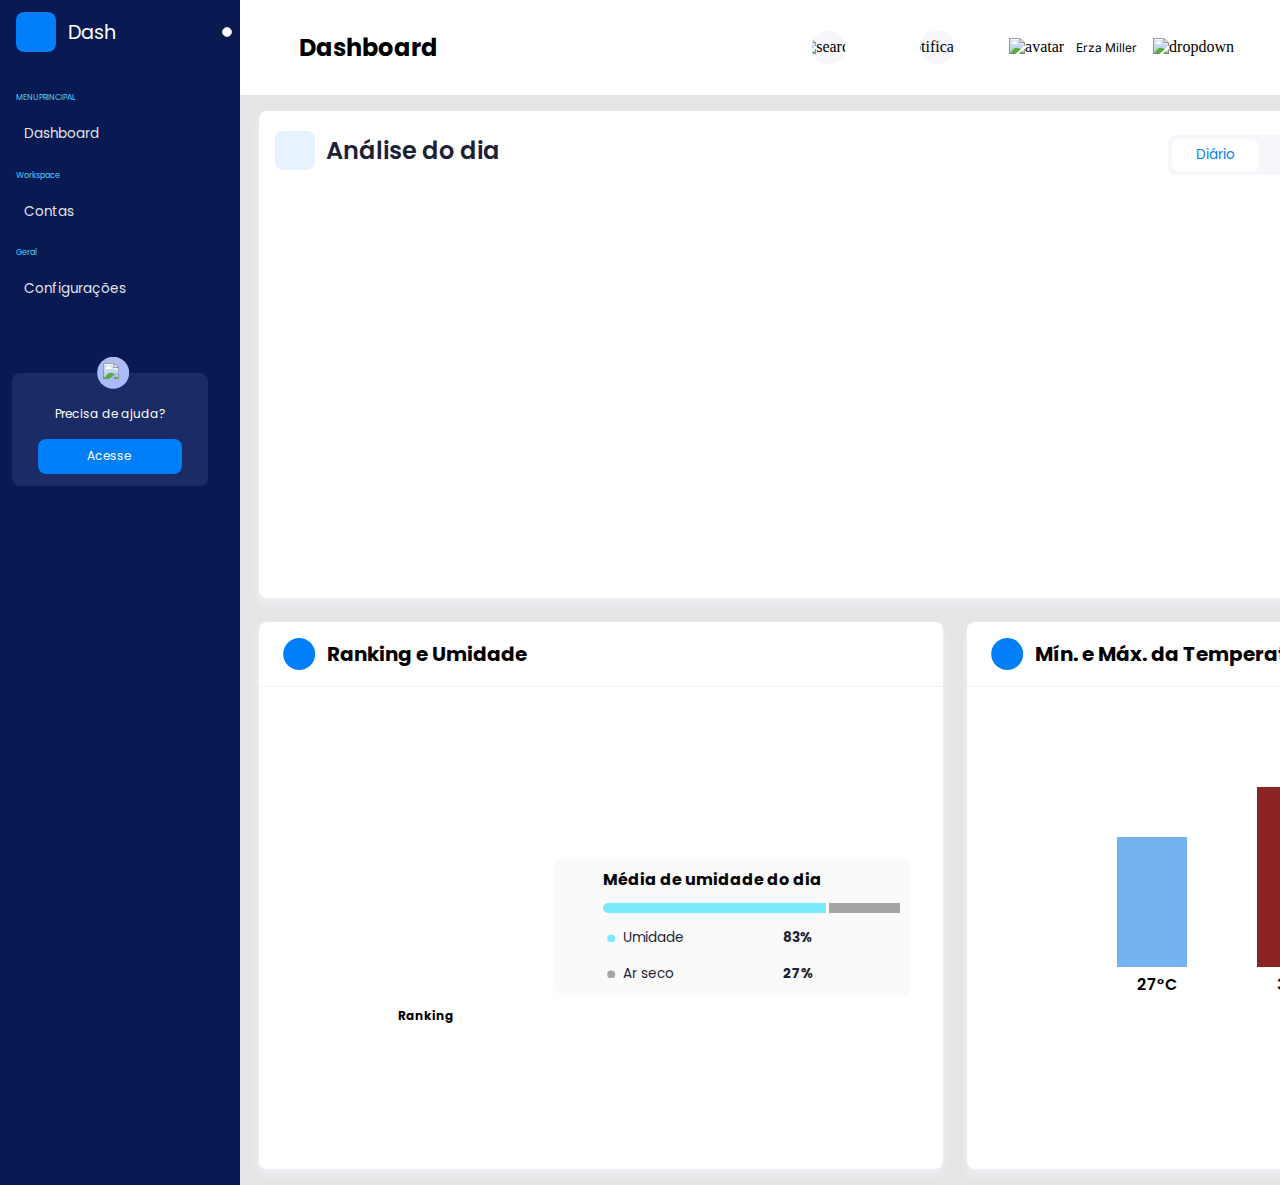
==== home.html @ ee7ac96d "Dashboard Diario" ====
<!DOCTYPE html>
<html lang="pt-BR">
  <head>
    <meta charset="UTF-8" />
    <meta http-equiv="X-UA-Compatible" content="IE=edge" />
    <meta name="viewport" content="width=device-width, initial-scale=1.0" />

    <!-- Google Fonts -->
    <link rel="preconnect" href="https://fonts.googleapis.com" />
    <link rel="preconnect" href="https://fonts.gstatic.com" crossorigin />
    <link
      href="https://fonts.googleapis.com/css2?family=Inter:wght@700&family=Poppins:wght@400;600;700;900&display=swap"
      rel="stylesheet"
    />

    <!-- CSS -->
    <link rel="stylesheet" href="styles.css" />

    <title>Dashboard</title>
  </head>
  <body>
    <div class="container">
      <header id="main-menu">
        <h2>Dashboard</h2>
        <div class="top-menu">
          <div>
            <img class="icon" src="/assets/icons/search.svg" alt="search" />
          </div>
          <div>
            <img
              class="icon"
              src="/assets/icons/bell.svg"
              alt="notifications"
            />
          </div>
          <div>
            <img src="/assets/icons/avatar.svg" alt="avatar" />
            <p>Erza Miller</p>
          </div>
          <div>
            <img src="/assets/icons/chevron-down.svg" alt="dropdown" />
          </div>
        </div>
      </header>

      <nav id="side-menu">
        <div class="nav">
          <div class="container-menu">
            <div class="logo">
              <div>
                <img src="/assets/icons/bolt-circle.svg" alt="" />
              </div>
              <p>Dash</p>
              <img
                class="icon chevron-icon"
                src="/assets/icons/chevron-left.svg"
                alt=""
              />
            </div>

            <div class="components">
              <div class="main-menu">
                <div class="text-box">MENU PRINCIPAL</div>
                <div class="component">
                  <img src="/assets/icons/dashboard.svg" alt="" />
                  <p class="text-menu">Dashboard</p>
                </div>
              </div>

              <div class="workspace">
                <div class="text-box">Workspace</div>
                <div class="component">
                  <img src="/assets/icons/accounts.svg" alt="" />
                  <p class="text-menu">Contas</p>
                </div>
              </div>

              <div class="general">
                <div class="text-box">Geral</div>
                <div class="component">
                  <img src="/assets/icons/settings.svg" alt="" />
                  <p class="text-menu">Configurações</p>
                </div>
              </div>
            </div>
          </div>

          <div class="help">
            <div class="wrapper-box">
              <div class="help-box">
                <img src="/assets/icons/help-circle.svg" alt="" />
                <p>Precisa de ajuda?</p>
                <div class="button">
                  <p>Acesse</p>
                </div>
              </div>
            </div>
          </div>
        </div>
      </nav>

      <main>
        <section id="main-chart">
          <header>
            <div class="wrapper-reach">
              <div class="card-reach">
                <div class="box-image total-reach">
                  <img src="/assets/icons/rectangle.svg" alt="" />
                  <img src="/assets/icons/polygon.svg" alt="" />
                </div>
                <div class="text-reach">
                  <h3>Análise do dia</h3>
                </div>
              </div>
            </div>

            <div class="wrapper-filter">
              <div class="filters">
                <div class="filter selected">
                  <p>Diário</p>
                </div>
                <div class="filter">
                  <p>Semanal</p>
                </div>
                <div class="filter">
                  <p>Mensal</p>
                </div>
              </div>
            </div>
          </header>
          <div class="chart">
            <canvas id="chartMain" width="700" height="200"> </canvas>
          </div>
        </section>

        <section id="demographic">
          <header>
            <div class="title">
              <div>
                <img src="/assets/icons/pipe.svg" alt="" />
              </div>
              <h3>Ranking e Umidade</h3>
            </div>
          </header>
          <div class="wrapper-demographic">
            <div class="chart-demographic">
              <canvas id="myChart" width="200" height="400"></canvas>
              <h5>Ranking</h5>
            </div>
            <div class="audience-age">
              <h4 class="title-audience">Média de umidade do dia</h4>
              <div class="progress-bar-group">
                <div class="first"></div>
                <div class="second"></div>
              </div>
              <div class="age-group">
                <div class="first-circle"></div>
                <div> Umidade</div>
                <h4> 83%</h4>
              </div>
              <div class="age-group">
                <div class="second-circle"></div>
                <div> Ar seco</div>
                <h4> 27%</h4>
              </div>
            </div>
          </div>
        </section>

        <section id="top-channels">
          <header>
            <div class="title">
              <div>
                <img src="/assets/icons/pipe.svg" alt="" />
              </div>
              <h3>Mín. e Máx. da Temperatura</h3>
            </div>
          </header>
          <div class="wrapper-channels">
            <div class="box">
              <div class="bar-1">
                <span>27°C</span>
              </div>
              <div class="bar-2">
                <span>35°C</span>
              </div>
            </div>
          </div>
        </section>
      </main>
    </div>

    <script src="https://cdnjs.cloudflare.com/ajax/libs/Chart.js/3.6.0/chart.min.js"></script>
    <script src="/main.js"></script>
  </body>
</html>
---- styles.css ----
/* === RESET === */
* {
  margin: 0;
  padding: 0;
  box-sizing: border-box;
}

/* === GLOBAL === */
:root {
  --margin-left: 1rem;
  --font: 'Poppins', sans-serif;
}

body {
  display: flex;
  background: #e5e5e5;
}

.container {
  display: grid;
  grid-template-columns: 1fr 3fr 2fr;
  grid-template-rows: 8% 47% 45%;
  grid-template-areas:
    'nav header header'
    'nav main main'
    'nav main main';
}

.container.changed {
  grid-template-columns: 1.5% 72% 27.5%;
}

/* === SIDE MENU === */
nav {
  grid-area: nav;
}

#side-menu .nav {
  background-color: #081a51;
  width: 15rem;
  height: 100%;
}

#side-menu .container-menu {
  margin-left: var(--margin-left);
}

#side-menu .logo {
  display: flex;
  align-items: center;

  padding-top: 0.75rem;
  padding-bottom: 2.5rem;
}

#side-menu .logo div {
  display: flex;
  height: 2.5rem;
  width: 2.5rem;
  padding: 0.5rem;
  border-radius: 0.5rem;
  background: #017efa;
}

#side-menu .logo p {
  font-family: var(--font);
  font-weight: bold 800;
  font-size: 1.2rem;

  color: #ffffff;
  padding-left: 0.75rem;
}

#side-menu .logo .icon {
  background: #ffffff;
  border-radius: 50%;
  border: 1px solid #dadada;
  cursor: pointer;

  padding: 0.25rem;

  position: relative;
  left: 6.625rem;
}

#side-menu .main-menu,
#side-menu .workspace,
#side-menu .general {
  padding-bottom: 0.75rem;
}

#side-menu .component {
  display: flex;
}

#side-menu .component:hover,
#side-menu .component.selected {
  background: #1b2b65;
  border-radius: 0.5rem;
  padding-left: 0.875rem;
  cursor: pointer;
}

#side-menu .component img {
  padding: 0.5rem 0.5rem 0.5rem 0;
}

#side-menu .component p {
  padding-top: 0.85rem;
  padding-bottom: 0.85rem;
}

#side-menu .text-box {
  font-family: var(--font);
  font-weight: 400;
  font-size: 0.5rem;
  color: #51cbff;

  padding-bottom: 0.4rem;
}

#side-menu .text-menu {
  font-family: var(--font);
  font-weight: 400;
  font-size: 0.85rem;

  color: rgba(255, 255, 255, 0.9);
}

#side-menu .help {
  margin-left: -0.25rem;
  padding: 3rem 1rem 3rem 0;
}

#side-menu .help .wrapper-box {
  padding-right: 1rem;
  padding-left: 1rem;
}

#side-menu .help .help-box {
  background: #1b2b65;
  border-radius: 0.5rem;
  padding-bottom: 0.75rem;

  display: grid;
  place-content: center;
}

#side-menu .help .help-box img {
  background: #aabbfa;
  clip-path: circle();
  width: 2rem;
  height: 2rem;
  padding: 0.25rem;
  position: relative;
  top: -1rem;
  left: 3.7rem;
}

#side-menu .help .help-box > p {
  padding-bottom: 1rem;
  font-family: var(--font);
  font-weight: 400;
  font-size: 0.75rem;
  color: #ffffff;
  text-align: center;
}

#side-menu .help .help-box span {
  font-weight: bold;
}

#side-menu .help .button {
  background: #017efa;
  border-radius: 0.5rem;
  cursor: pointer;
  width: 9rem;
  height: 2.2rem;

  display: grid;
  place-content: center;
  text-align: center;
}

#side-menu .help .help-box .button p {
  font-family: var(--font);
  font-weight: 400;
  font-size: 0.75rem;
  color: #ffffff;
  text-align: center;
  white-space: nowrap;
}

#side-menu .help .button p {
  padding: 0.75rem 1.75rem 0.75rem 1.5625rem;
}

/* --- hidden menu --- */
#side-menu .nav.hidden {
  position: relative;
  left: -13.5rem;
}

#side-menu .nav.hidden .logo .icon {
  transform: scaleX(-1);
}

/* === MAIN MENU === */
header {
  grid-area: header;
}

#main-menu {
  background: #ffffff;
  height: auto;
  width: 100%;

  display: flex;
  align-items: center;
  justify-content: space-between;
}

#main-menu h2 {
  font-family: var(--font);
  font-weight: bold 800;
  font-size: 1.5rem;
  padding-left: 3.6875rem;
}

#main-menu .top-menu {
  display: flex;
  align-items: center;
  padding-right: 1.875rem;
}

#main-menu .top-menu .icon {
  background: #f5f7fb;
  clip-path: circle();
  padding: 0.5rem;
}

#main-menu .top-menu div {
  display: flex;
  align-items: center;
  padding-right: 1rem;
}

#main-menu .top-menu div img {
  cursor: pointer;
}

#main-menu .top-menu div p {
  font-family: 'Inter', sans-serif;
  font-weight: bold 700;
  font-size: 0.75rem;
  padding-left: 0.75rem;
  cursor: pointer;
}

/* === MAIN === */
main {
  grid-area: main;
  background: #e5e5e5;
  padding: 1rem 0 1rem 1.2rem;

  display: grid;
  grid-template-columns: 2fr 1fr;
  grid-template-rows: 1fr 1fr;
  grid-gap: 1.5rem;
  grid-template-areas:
    'main-chart main-chart'
    'demographic top-channels';
}

#demographic header,
#top-channels header {
  display: flex;
  align-items: center;
  justify-content: space-between;
  border-bottom: 0.1rem solid rgba(229, 229, 229, 0.5);
}

.title {
  display: flex;
  align-items: center;
  padding: 1rem 1.5rem;
}

.title div {
  clip-path: circle();
  width: 2rem;
  height: 2rem;
  background-color: #017efa;
}

.title div img {
  padding: 0.25rem;
}

.title h3 {
  font-family: var(--font);
  font-weight: bold 700;
  font-size: 1.25rem;
  padding-left: 0.75rem;
  white-space: nowrap;
}

.detail {
  display: flex;
  align-items: center;
  padding: 1rem 1.5rem;
}

.detail p {
  font-family: var(--font);
  font-weight: 600;
  font-size: 1rem;
  color: #017efa;
  padding-right: 0.5rem;
  white-space: nowrap;
}

.sub-title {
  font-family: var(--font);
  font-weight: 400;
  font-size: 0.7rem;
  color: #a9abb0;
  white-space: nowrap;
}

/* === MAIN CHART ===  */
#main-chart {
  grid-area: main-chart;
  background: #ffffff;
  border-radius: 0.5rem;
  box-shadow: 0 5px 10px rgba(241, 242, 250, 1);
}

#main-chart header {
  display: flex;
  align-items: center;
  justify-content: space-between;
}

#main-chart .wrapper-reach {
  display: flex;
}

#main-chart .card-reach {
  display: flex;
  align-items: center;
  padding: 0.75rem 2.5rem 0.75rem 0;
}

#main-chart .card-reach:nth-child(1) {
  padding-left: 1rem;
  padding-right: 3.5rem;
}

#main-chart .box-image {
  display: flex;
  padding: 0.85rem 0.5rem;
  border-radius: 0.5rem;
}

#main-chart .box-image img {
  width: 0.75rem;
  height: 0.75rem;
}

#main-chart .box-image.total-reach {
  background: #e6f2fe;
}

#main-chart .box-image.total-paid {
  background: rgba(48, 218, 136, 0.1);
}

#main-chart .box-image.total-organic {
  background: rgba(253, 31, 155, 0.1);
}

#main-chart .text-reach {
  padding-left: 0.7rem;
}

#main-chart .text-reach h3 {
  font-family: var(--font);
  font-weight: 600;
  font-size: 1.5rem;
  color: #1c1f37;
}

#main-chart .wrapper-filter {
  padding: 1.5rem 1.5rem 1rem 8rem;
}

#main-chart .filters {
  display: flex;
  align-items: center;
  background: #f5f7fb;
  border-radius: 0.5rem;
  padding: 0.25rem;
}

#main-chart .filters .filter {
  padding: 0.375rem 1.5rem;
  border-radius: 0.5rem;
}

#main-chart .filters .filter:nth-child(2) {
  margin: 0 0.25rem;
}

#main-chart .filters .filter p {
  font-family: var(--font);
  font-weight: 400;
  font-size: 0.85rem;
  color: #a9abb0;
  cursor: pointer;
}

#main-chart .filters .filter:hover,
#main-chart .filters .filter.selected {
  background-color: white;
}

#main-chart .filters .filter:hover p,
#main-chart .filters .filter.selected p {
  font-weight: bold 700;
  color: #017efa;
}

/* === DEMOGRAPHIC */
#demographic {
  grid-area: demographic;
  background: #ffffff;
  border-radius: 0.5rem;
  box-shadow: 0 5px 10px rgba(241, 242, 250, 1);
}

#demographic .wrapper-demographic {
  display: flex;
  align-items: center;
  justify-content: space-around;
  padding: 0.5rem 2rem;
}

#demographic .chart-demographic {
  padding: 1.75rem 2rem 1rem 2rem;
}

#demographic .chart-demographic h5 {
  font-family: var(--font);
  font-weight: bold 700;
  font-size: 0.75rem;
  position: relative;
  top: -120px;
  right: -75px;
}

#demographic .audience-age {
  background-color: #fafafa;
  border-radius: 0.5rem;
  padding: 0.5rem 0.5rem 0.5rem 3rem;
}

#demographic .audience-age .title-audience {
  font-family: var(--font);
  font-weight: bold 700;
  font-size: 1rem;
  padding-bottom: 1rem;
}

#demographic .progress-bar-group {
  display: flex;
  align-items: center;
  width: 18.75rem;
  height: 0.25rem;
  border-radius: 0.5rem;
  padding-bottom: 0.5rem;
}

#demographic .progress-bar-group div {
  border-right-color: #fafafa;
  border-width: 0 3px 0 0;
  border-style: solid;
  height: 0.625rem;
}

#demographic .progress-bar-group .first {
  border-radius: 0.5rem 0 0 0.5rem;
}

#demographic .progress-bar-group .fourth {
  border-radius: 0 0.5rem 0.5rem 0;
}

#demographic .age-group {
  display: flex;
  align-items: center;
  padding: 0.75rem 1.5rem 0.25rem 0;
}

#demographic .progress-bar-group .first,
#demographic .age-group .first-circle {
  background-color: rgba(122, 235, 250, 1);
}

#demographic .progress-bar-group .second,
#demographic .age-group .second-circle {
  background-color: rgba(165, 165, 165, 1);
}

#demographic .age-group div {
  padding-right: 1rem;
  white-space: nowrap;
}

#demographic .age-group div:nth-child(1) {
  clip-path: circle();
  width: 0.5rem;
  height: 0.5rem;
  margin-right: 0.25rem;
}

#demographic .age-group div:nth-child(2) {
  width: 10rem;
  font-family: var(--font);
  font-weight: 400;
  font-size: 0.85rem;
  color: #1c1f37;
}

#demographic .age-group h4 {
  width: 3rem;
  font-family: var(--font);
  font-weight: bold 700;
  font-size: 0.85rem;
  color: #1c1f37;
  padding-bottom: 0;
  padding-right: 6rem;
}

#demographic .age-group div:nth-child(4) {
  clip-path: circle();
  background-color: #e6f2fe;
  width: 1.6rem;
  height: 1.6rem;
  padding: 0.45rem 0.25rem;
  color: #017efa;
  font-size: 0.65rem;
}

/* === TOP CHANNELS === */
#top-channels {
  grid-area: top-channels;
  background: #ffffff;
  border-radius: 0.5rem;
  box-shadow: 0 5px 10px rgba(241, 242, 250, 1);
}

#top-channels .channel {
  padding: 0 1.5rem 0.5rem 1.5rem;
}

#top-channels .channel > div {
  display: flex;
  align-items: center;
  padding: 0.5rem;

  background-color: #fafafa;
}


.box{
  background: #ffffff;
  width: 400px;
  height: 300px;
  padding: 20px;
  display: flex;
  margin-left: 130px;
  gap: 70px;
  font-family: var(--font);
  font-weight: 600;
  font-size: 1rem;
  align-items: flex-end;
}

.bar-1{
  background: #75b3f0;
  color: #000;
  height: 130px;
  width: 70px;
  position: relative;
}

.bar-2{
  background: #8b2424;
  color: #000;
  height: 180px;
  width: 70px;
  position: relative;
}

span{
  position: absolute;
  bottom: -30px;
  left: 20px;
}
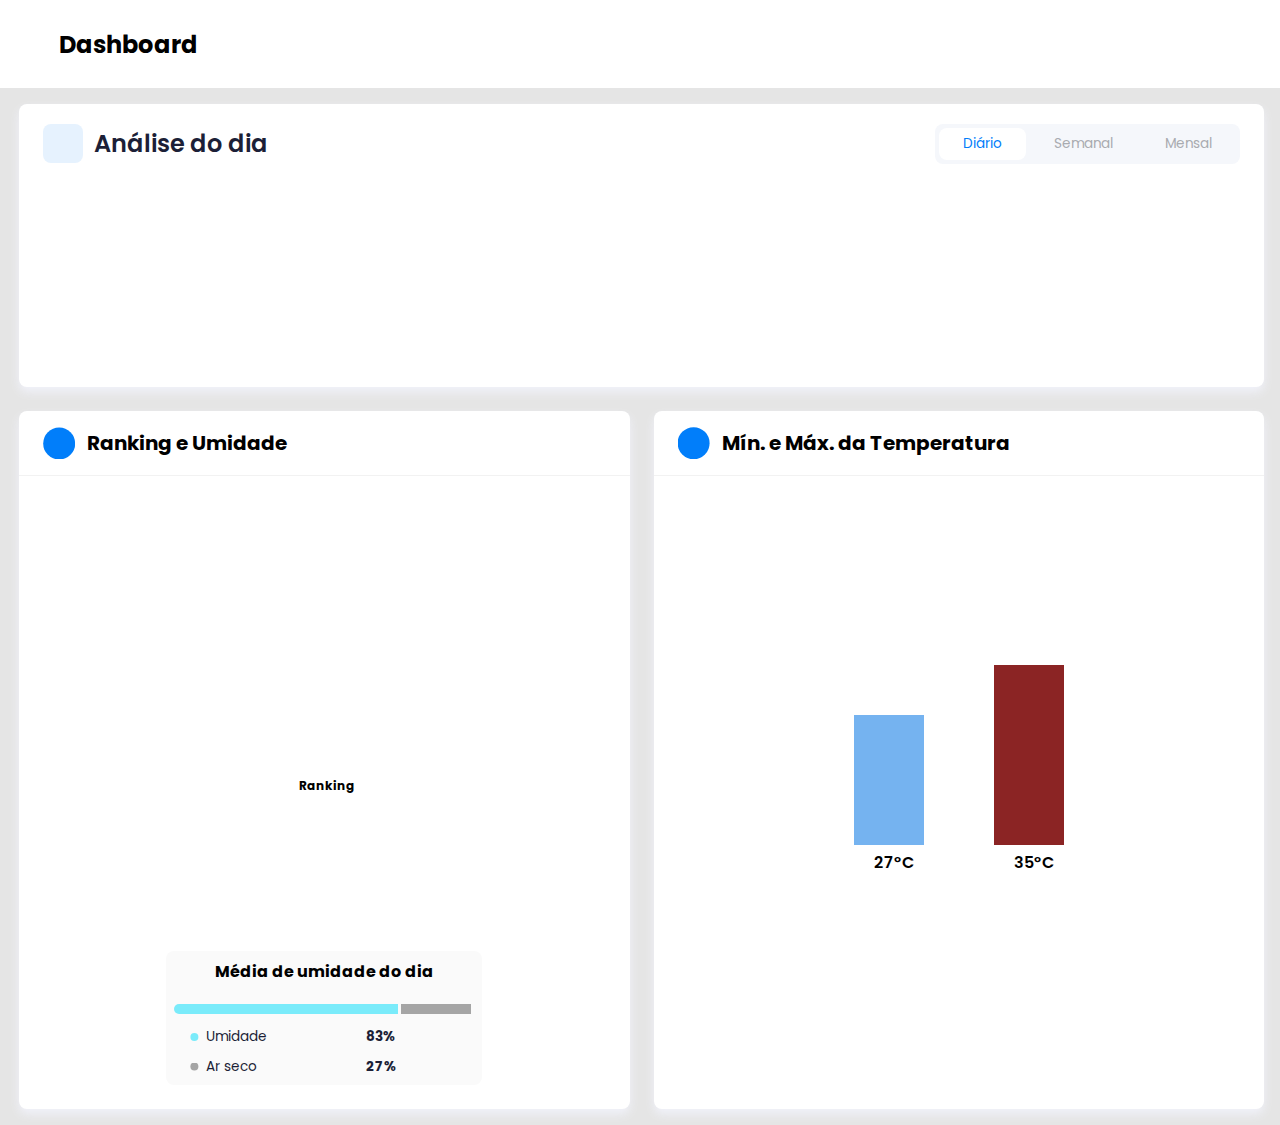
==== commit c1d24cea: "Deixei responsivo e tirei elementos desnecessarios" ====
--- a/home.html
+++ b/home.html
@@ -22,82 +22,57 @@
     <div class="container">
       <header id="main-menu">
         <h2>Dashboard</h2>
-        <div class="top-menu">
+        <div class="top-menu hidden">
           <div>
-            <img class="icon" src="/assets/icons/search.svg" alt="search" />
+            <img src="assets/icons/avatar.svg" alt="avatar" />
+            <p>Conta</p>
           </div>
           <div>
-            <img
-              class="icon"
-              src="/assets/icons/bell.svg"
-              alt="notifications"
-            />
-          </div>
-          <div>
-            <img src="/assets/icons/avatar.svg" alt="avatar" />
-            <p>Erza Miller</p>
-          </div>
-          <div>
-            <img src="/assets/icons/chevron-down.svg" alt="dropdown" />
+            <img src="assets/icons/chevron-down.svg" alt="dropdown" />
           </div>
         </div>
       </header>
 
-      <nav id="side-menu">
+      <!--<nav id="side-menu">
         <div class="nav">
           <div class="container-menu">
             <div class="logo">
               <div>
-                <img src="/assets/icons/bolt-circle.svg" alt="" />
+                <img src="assets/icons/bolt-circle.svg" alt="" />
               </div>
               <p>Dash</p>
               <img
                 class="icon chevron-icon"
-                src="/assets/icons/chevron-left.svg"
+                src="assets/icons/chevron-left.svg"
                 alt=""
               />
             </div>
 
             <div class="components">
               <div class="main-menu">
-                <div class="text-box">MENU PRINCIPAL</div>
                 <div class="component">
-                  <img src="/assets/icons/dashboard.svg" alt="" />
+                  <img src="assets/icons/dashboard.svg" alt="" />
                   <p class="text-menu">Dashboard</p>
                 </div>
               </div>
 
               <div class="workspace">
-                <div class="text-box">Workspace</div>
                 <div class="component">
-                  <img src="/assets/icons/accounts.svg" alt="" />
+                  <img src="assets/icons/accounts.svg" alt="" />
                   <p class="text-menu">Contas</p>
                 </div>
               </div>
 
               <div class="general">
-                <div class="text-box">Geral</div>
                 <div class="component">
-                  <img src="/assets/icons/settings.svg" alt="" />
+                  <img src="assets/icons/settings.svg" alt="" />
                   <p class="text-menu">Configurações</p>
                 </div>
               </div>
             </div>
           </div>
-
-          <div class="help">
-            <div class="wrapper-box">
-              <div class="help-box">
-                <img src="/assets/icons/help-circle.svg" alt="" />
-                <p>Precisa de ajuda?</p>
-                <div class="button">
-                  <p>Acesse</p>
-                </div>
-              </div>
-            </div>
-          </div>
         </div>
-      </nav>
+      </nav>-->
 
       <main>
         <section id="main-chart">
@@ -105,8 +80,8 @@
             <div class="wrapper-reach">
               <div class="card-reach">
                 <div class="box-image total-reach">
-                  <img src="/assets/icons/rectangle.svg" alt="" />
-                  <img src="/assets/icons/polygon.svg" alt="" />
+                  <img src="assets/icons/rectangle.svg" alt="" />
+                  <img src="assets/icons/polygon.svg" alt="" />
                 </div>
                 <div class="text-reach">
                   <h3>Análise do dia</h3>
@@ -116,13 +91,13 @@
 
             <div class="wrapper-filter">
               <div class="filters">
-                <div class="filter selected">
+                <div class="filter selected" aria-label="day" onclick="mudaFiltro(this)">
                   <p>Diário</p>
                 </div>
-                <div class="filter">
+                <div class="filter" aria-label="week" onclick="mudaFiltro(this)">
                   <p>Semanal</p>
                 </div>
-                <div class="filter">
+                <div class="filter" aria-label="month" onclick="mudaFiltro(this)">
                   <p>Mensal</p>
                 </div>
               </div>
@@ -131,13 +106,14 @@
           <div class="chart">
             <canvas id="chartMain" width="700" height="200"> </canvas>
           </div>
+          <div class="d"></div>
         </section>
 
         <section id="demographic">
           <header>
             <div class="title">
               <div>
-                <img src="/assets/icons/pipe.svg" alt="" />
+                <img src="assets/icons/pipe.svg" alt="" />
               </div>
               <h3>Ranking e Umidade</h3>
             </div>
@@ -171,7 +147,7 @@
           <header>
             <div class="title">
               <div>
-                <img src="/assets/icons/pipe.svg" alt="" />
+                <img src="assets/icons/pipe.svg" alt="" />
               </div>
               <h3>Mín. e Máx. da Temperatura</h3>
             </div>
@@ -179,10 +155,10 @@
           <div class="wrapper-channels">
             <div class="box">
               <div class="bar-1">
-                <span>27°C</span>
+                <span class="barra_minimo">27°C</span>
               </div>
               <div class="bar-2">
-                <span>35°C</span>
+                <span class="barra_maximo">35°C</span>
               </div>
             </div>
           </div>
@@ -191,6 +167,6 @@
     </div>
 
     <script src="https://cdnjs.cloudflare.com/ajax/libs/Chart.js/3.6.0/chart.min.js"></script>
-    <script src="/main.js"></script>
+    <script src="main.js"></script>
   </body>
 </html>
--- a/styles.css
+++ b/styles.css
@@ -18,16 +18,17 @@
 
 .container {
   display: grid;
-  grid-template-columns: 1fr 3fr 2fr;
-  grid-template-rows: 8% 47% 45%;
+  width: 100%;
+  grid-template-columns: repeat(auto-fit, minmax(300px, 1fr));
+  grid-template-rows: 88px;
   grid-template-areas:
-    'nav header header'
-    'nav main main'
-    'nav main main';
+    'header'
+    'main'
+    'main';
 }
 
 .container.changed {
-  grid-template-columns: 1.5% 72% 27.5%;
+  grid-template-columns: 1.5% 3fr 2fr;
 }
 
 /* === SIDE MENU === */
@@ -99,6 +100,7 @@
   border-radius: 0.5rem;
   padding-left: 0.875rem;
   cursor: pointer;
+  transition: .4s;
 }
 
 #side-menu .component img {
@@ -261,11 +263,11 @@
 main {
   grid-area: main;
   background: #e5e5e5;
-  padding: 1rem 0 1rem 1.2rem;
+  padding: 1rem 1rem 1rem 1.2rem;
 
   display: grid;
-  grid-template-columns: 2fr 1fr;
-  grid-template-rows: 1fr 1fr;
+  grid-template-columns: repeat(auto-fit, minmax(300px, 1fr));
+  grid-template-rows: auto 1fr;
   grid-gap: 1.5rem;
   grid-template-areas:
     'main-chart main-chart'
@@ -334,12 +336,14 @@
   background: #ffffff;
   border-radius: 0.5rem;
   box-shadow: 0 5px 10px rgba(241, 242, 250, 1);
+  position: relative;
 }
 
 #main-chart header {
   display: flex;
   align-items: center;
   justify-content: space-between;
+  padding: .5rem;
 }
 
 #main-chart .wrapper-reach {
@@ -392,7 +396,7 @@
 }
 
 #main-chart .wrapper-filter {
-  padding: 1.5rem 1.5rem 1rem 8rem;
+  padding: 0 1rem 0 0;
 }
 
 #main-chart .filters {
@@ -406,6 +410,7 @@
 #main-chart .filters .filter {
   padding: 0.375rem 1.5rem;
   border-radius: 0.5rem;
+  transition: .4s;
 }
 
 #main-chart .filters .filter:nth-child(2) {
@@ -423,12 +428,14 @@
 #main-chart .filters .filter:hover,
 #main-chart .filters .filter.selected {
   background-color: white;
+  transition: .4s;
 }
 
 #main-chart .filters .filter:hover p,
 #main-chart .filters .filter.selected p {
   font-weight: bold 700;
   color: #017efa;
+  transition: .4s;
 }
 
 /* === DEMOGRAPHIC */
@@ -437,13 +444,24 @@
   background: #ffffff;
   border-radius: 0.5rem;
   box-shadow: 0 5px 10px rgba(241, 242, 250, 1);
-}
-
+  display: grid;
+  grid-template-rows: 65.6px;
+  align-items: center;
+  grid-template-areas:
+      'head'
+      'corpo';
+
+}
+#demographic header {
+  grid-area: head;
+}
 #demographic .wrapper-demographic {
+  grid-area: corpo;
   display: flex;
   align-items: center;
   justify-content: space-around;
   padding: 0.5rem 2rem;
+  flex-wrap: wrap;
 }
 
 #demographic .chart-demographic {
@@ -455,14 +473,17 @@
   font-weight: bold 700;
   font-size: 0.75rem;
   position: relative;
-  top: -120px;
+  top: -140px;
   right: -75px;
 }
 
 #demographic .audience-age {
   background-color: #fafafa;
   border-radius: 0.5rem;
-  padding: 0.5rem 0.5rem 0.5rem 3rem;
+  display: grid;
+      padding: 0.5rem;
+      place-items: center;
+      row-gap: .6rem;
 }
 
 #demographic .audience-age .title-audience {
@@ -499,7 +520,6 @@
 #demographic .age-group {
   display: flex;
   align-items: center;
-  padding: 0.75rem 1.5rem 0.25rem 0;
 }
 
 #demographic .progress-bar-group .first,
@@ -575,11 +595,8 @@
 
 .box{
   background: #ffffff;
-  width: 400px;
-  height: 300px;
   padding: 20px;
   display: flex;
-  margin-left: 130px;
   gap: 70px;
   font-family: var(--font);
   font-weight: 600;
@@ -593,6 +610,7 @@
   height: 130px;
   width: 70px;
   position: relative;
+  transition: .4s;
 }
 
 .bar-2{
@@ -601,10 +619,62 @@
   height: 180px;
   width: 70px;
   position: relative;
+  transition: .4s;
 }
 
 span{
   position: absolute;
   bottom: -30px;
   left: 20px;
+}
+
+.hidden {
+  opacity: 0;
+  position: absolute;
+  pointer-events: none;
+}
+
+.wrapper-channels {
+  display: grid;
+  place-items: center;
+  width: 100%;
+  height: 80%;
+}
+
+.d {
+  position: absolute;
+}
+
+@media (max-width: 1455px) {
+  #demographic .wrapper-demographic {
+    display: flex;
+    align-items: center;
+    justify-content: center;
+    padding: 0.5rem 2rem 1.5rem 2rem;
+    flex-wrap: wrap;
+  }
+}
+
+@media (max-width: 798px) {
+  .d {
+    position: relative;
+    height: 80px;
+  }
+
+  main {
+    grid-template-columns: repeat(auto-fit, minmax(300px, 1fr));
+    grid-template-rows: auto 1fr 1fr;
+    grid-gap: 1.5rem;
+    grid-template-areas:
+      'main-chart main-chart'
+      'demographic demographic'
+      'top-channels top-channels';
+  }
+
+  #main-chart .wrapper-filter {
+    position: absolute;
+    bottom: 20px;
+    left: 50%;
+    transform: translateX(-50%);
+}
 }